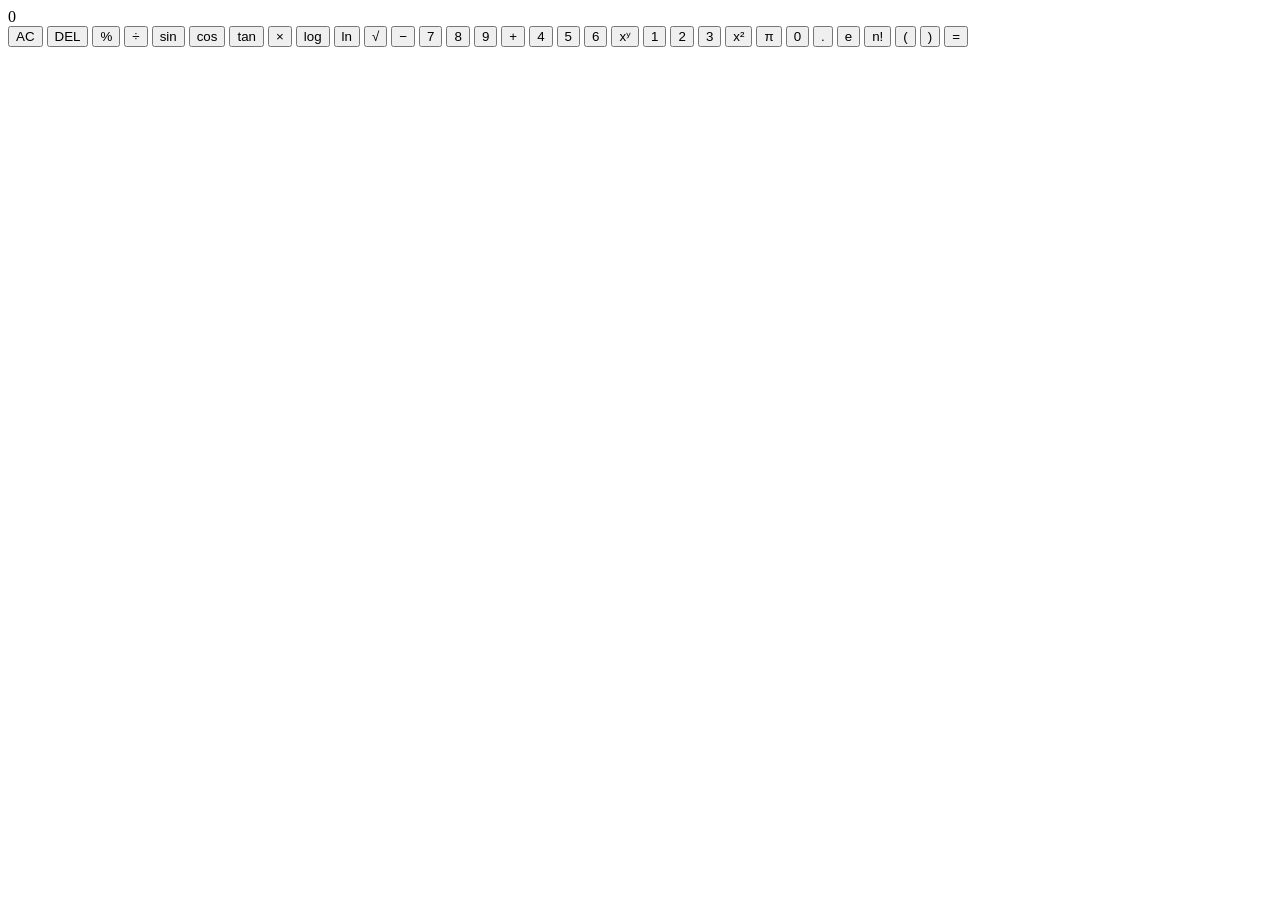
==== index.html @ 84beb6ca "Add files via upload" ====
<!DOCTYPE html>
<html lang="en">
<head>
  <meta charset="UTF-8" />
  <meta name="viewport" content="width=device-width, initial-scale=1.0" />
  <title>Scientific Calculator</title>
  <link rel="stylesheet" href="style.css" />
</head>
<body>
  <main class="calculator">
    <div class="display-wrap">
      <div id="history" class="history"></div>
      <div id="display" class="display">0</div>
    </div>

    <div class="buttons">
      <button class="btn fn" data-action="clear">AC</button>
      <button class="btn fn" data-action="delete">DEL</button>
      <button class="btn fn" data-action="percent">%</button>
      <button class="btn fn" data-action="divide">÷</button>

      <button class="btn fn" data-action="sin">sin</button>
      <button class="btn fn" data-action="cos">cos</button>
      <button class="btn fn" data-action="tan">tan</button>
      <button class="btn fn" data-action="multiply">×</button>

      <button class="btn fn" data-action="log">log</button>
      <button class="btn fn" data-action="ln">ln</button>
      <button class="btn fn" data-action="sqrt">√</button>
      <button class="btn fn" data-action="subtract">−</button>

      <button class="btn num" data-value="7">7</button>
      <button class="btn num" data-value="8">8</button>
      <button class="btn num" data-value="9">9</button>
      <button class="btn fn" data-action="add">+</button>

      <button class="btn num" data-value="4">4</button>
      <button class="btn num" data-value="5">5</button>
      <button class="btn num" data-value="6">6</button>
      <button class="btn fn" data-action="power">xʸ</button>

      <button class="btn num" data-value="1">1</button>
      <button class="btn num" data-value="2">2</button>
      <button class="btn num" data-value="3">3</button>
      <button class="btn fn" data-action="square">x²</button>

      <button class="btn fn" data-action="pi">π</button>
      <button class="btn num" data-value="0">0</button>
      <button class="btn num" data-value=".">.</button>
      <button class="btn fn" data-action="e">e</button>

      <button class="btn fn" data-action="factorial">n!</button>
      <button class="btn fn" data-action="open-paren">(</button>
      <button class="btn fn" data-action="close-paren">)</button>
      <button class="btn equal" data-action="equals">=</button>
    </div>
  </main>

  <script src="script.js"></script>
</body>
</html>
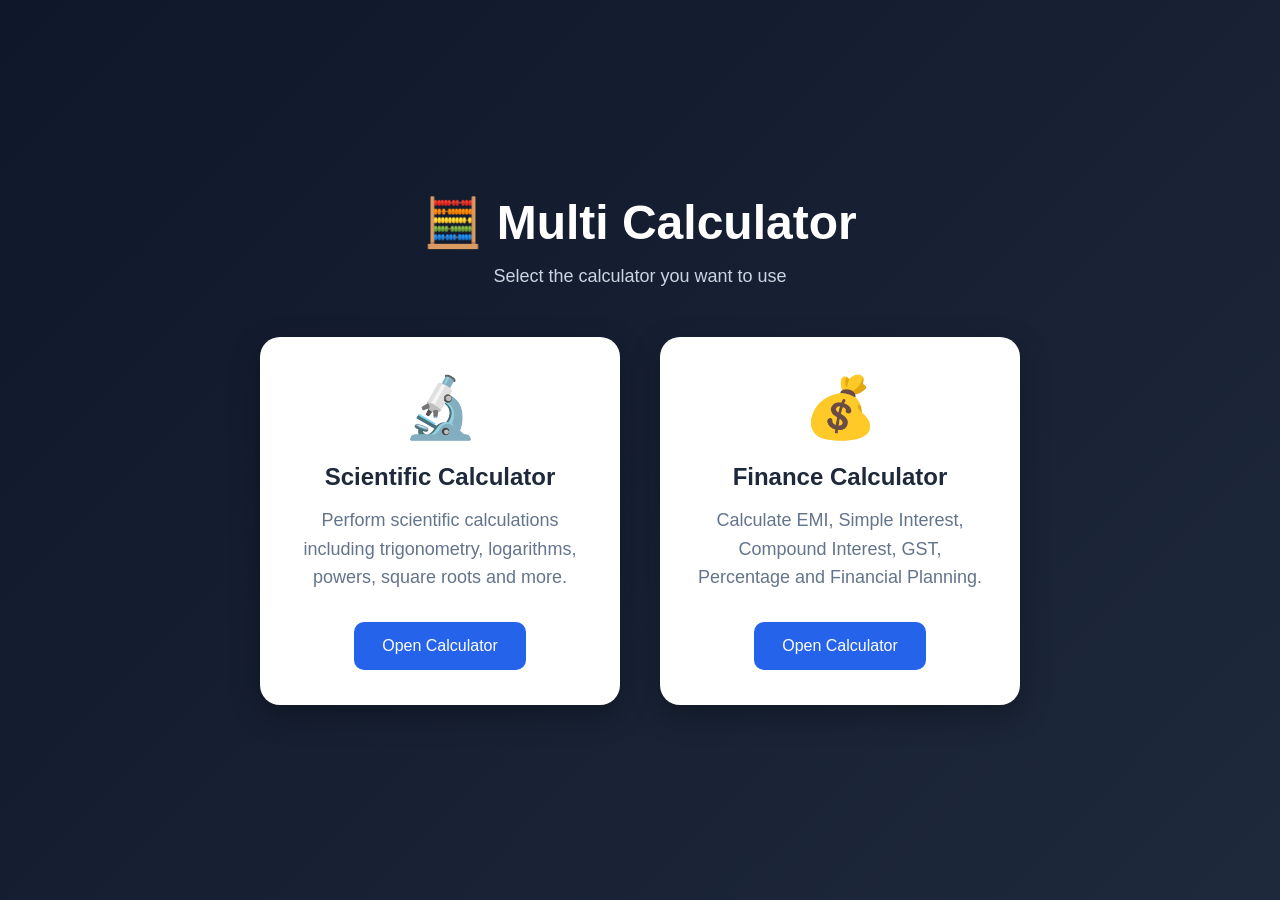
==== commit 4aee90fa: "Added multi calculator homepage and finance calculator" ====
--- a/index.html
+++ b/index.html
@@ -1,61 +1,63 @@
 <!DOCTYPE html>
 <html lang="en">
 <head>
-  <meta charset="UTF-8" />
-  <meta name="viewport" content="width=device-width, initial-scale=1.0" />
-  <title>Scientific Calculator</title>
-  <link rel="stylesheet" href="style.css" />
+    <meta charset="UTF-8">
+    <meta name="viewport" content="width=device-width, initial-scale=1.0">
+    <title>Multi Calculator</title>
+
+    <link rel="stylesheet" href="home.css">
 </head>
 <body>
-  <main class="calculator">
-    <div class="display-wrap">
-      <div id="history" class="history"></div>
-      <div id="display" class="display">0</div>
+
+<div class="container">
+
+    <h1>🧮 Multi Calculator</h1>
+
+    <p>Select the calculator you want to use</p>
+
+    <div class="cards">
+
+        <div class="card">
+            <div class="icon">🔬</div>
+
+            <h2>Scientific Calculator</h2>
+
+            <p>
+                Perform scientific calculations including
+                trigonometry, logarithms, powers,
+                square roots and more.
+            </p>
+
+            <button onclick="openScientific()">
+                Open Calculator
+            </button>
+
+        </div>
+
+
+        <div class="card">
+
+            <div class="icon">💰</div>
+
+            <h2>Finance Calculator</h2>
+
+            <p>
+                Calculate EMI, Simple Interest,
+                Compound Interest, GST,
+                Percentage and Financial Planning.
+            </p>
+
+            <button onclick="openFinance()">
+                Open Calculator
+            </button>
+
+        </div>
+
     </div>
 
-    <div class="buttons">
-      <button class="btn fn" data-action="clear">AC</button>
-      <button class="btn fn" data-action="delete">DEL</button>
-      <button class="btn fn" data-action="percent">%</button>
-      <button class="btn fn" data-action="divide">÷</button>
+</div>
 
-      <button class="btn fn" data-action="sin">sin</button>
-      <button class="btn fn" data-action="cos">cos</button>
-      <button class="btn fn" data-action="tan">tan</button>
-      <button class="btn fn" data-action="multiply">×</button>
+<script src="home.js"></script>
 
-      <button class="btn fn" data-action="log">log</button>
-      <button class="btn fn" data-action="ln">ln</button>
-      <button class="btn fn" data-action="sqrt">√</button>
-      <button class="btn fn" data-action="subtract">−</button>
-
-      <button class="btn num" data-value="7">7</button>
-      <button class="btn num" data-value="8">8</button>
-      <button class="btn num" data-value="9">9</button>
-      <button class="btn fn" data-action="add">+</button>
-
-      <button class="btn num" data-value="4">4</button>
-      <button class="btn num" data-value="5">5</button>
-      <button class="btn num" data-value="6">6</button>
-      <button class="btn fn" data-action="power">xʸ</button>
-
-      <button class="btn num" data-value="1">1</button>
-      <button class="btn num" data-value="2">2</button>
-      <button class="btn num" data-value="3">3</button>
-      <button class="btn fn" data-action="square">x²</button>
-
-      <button class="btn fn" data-action="pi">π</button>
-      <button class="btn num" data-value="0">0</button>
-      <button class="btn num" data-value=".">.</button>
-      <button class="btn fn" data-action="e">e</button>
-
-      <button class="btn fn" data-action="factorial">n!</button>
-      <button class="btn fn" data-action="open-paren">(</button>
-      <button class="btn fn" data-action="close-paren">)</button>
-      <button class="btn equal" data-action="equals">=</button>
-    </div>
-  </main>
-
-  <script src="script.js"></script>
 </body>
 </html>
--- a/home.css
+++ b/home.css
@@ -0,0 +1,114 @@
+*{
+    margin:0;
+    padding:0;
+    box-sizing:border-box;
+    font-family:Segoe UI, sans-serif;
+}
+
+body{
+
+    height:100vh;
+
+    display:flex;
+    justify-content:center;
+    align-items:center;
+
+    background:linear-gradient(135deg,#0f172a,#1e293b);
+}
+
+.container{
+
+    width:90%;
+    max-width:1100px;
+
+    text-align:center;
+}
+
+h1{
+
+    color:white;
+    font-size:48px;
+    margin-bottom:15px;
+}
+
+.container p{
+
+    color:#cbd5e1;
+    margin-bottom:50px;
+    font-size:18px;
+}
+
+.cards{
+
+    display:flex;
+    gap:40px;
+
+    justify-content:center;
+
+    flex-wrap:wrap;
+}
+
+.card{
+
+    width:360px;
+
+    background:white;
+
+    border-radius:20px;
+
+    padding:35px;
+
+    transition:.3s;
+
+    box-shadow:0 10px 30px rgba(0,0,0,.3);
+}
+
+.card:hover{
+
+    transform:translateY(-10px);
+}
+
+.icon{
+
+    font-size:60px;
+    margin-bottom:20px;
+}
+
+.card h2{
+
+    margin-bottom:15px;
+    color:#1e293b;
+}
+
+.card p{
+
+    color:#64748b;
+
+    line-height:1.6;
+
+    margin-bottom:30px;
+}
+
+button{
+
+    border:none;
+
+    padding:15px 28px;
+
+    background:#2563eb;
+
+    color:white;
+
+    border-radius:10px;
+
+    cursor:pointer;
+
+    font-size:16px;
+
+    transition:.3s;
+}
+
+button:hover{
+
+    background:#1d4ed8;
+}
